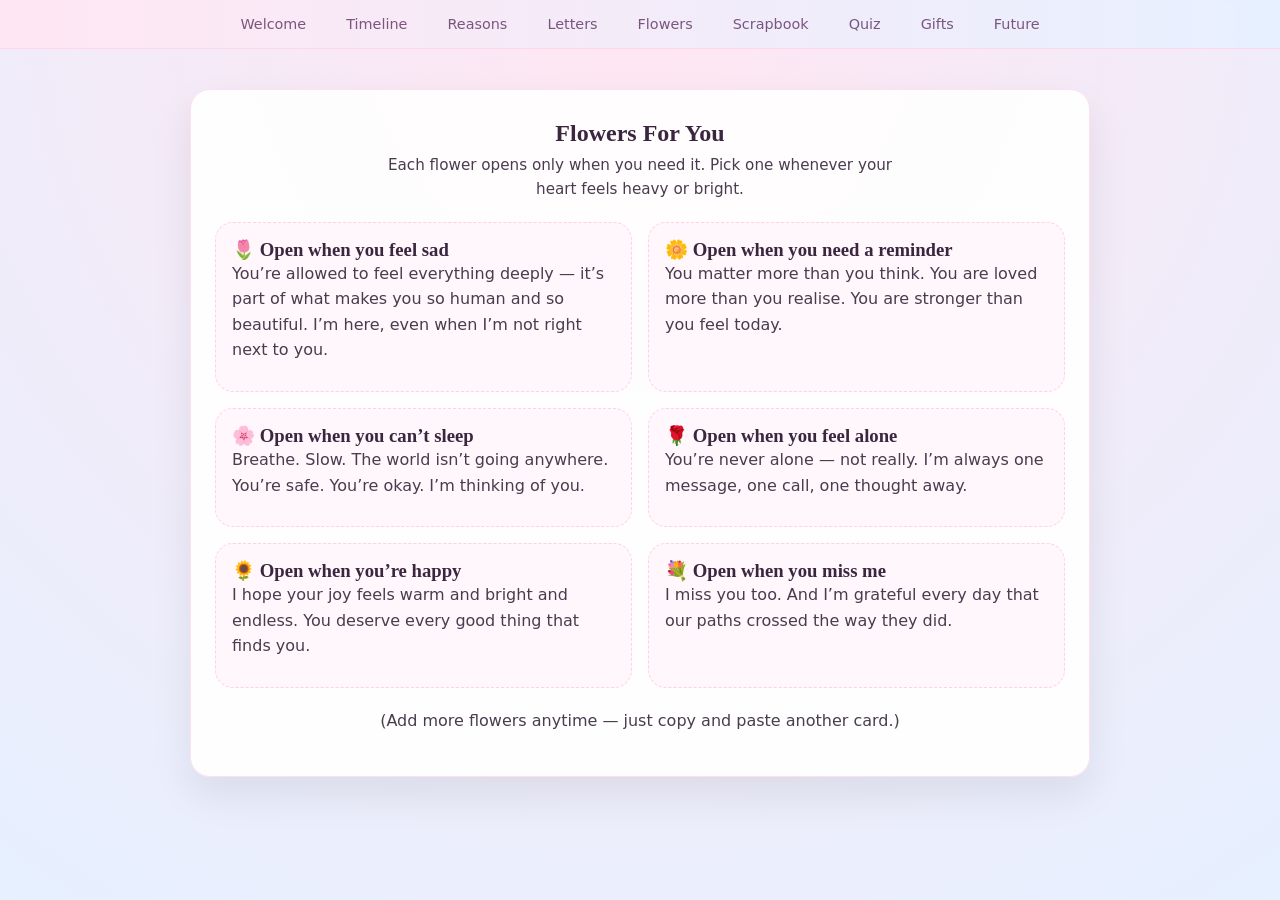
==== flowers.html @ a2d89841 "flowers.html" ====
<!DOCTYPE html>
<html lang="en">
<head>
  <meta charset="UTF-8">
  <title>Flowers – Kiye’s Birthday Garden</title>
  <link rel="stylesheet" href="style.css">
</head>

<body>

<nav class="navbar">
  <a href="index.html">Welcome</a>
  <a href="timeline.html">Timeline</a>
  <a href="reasons.html">Reasons</a>
  <a href="letters.html">Letters</a>
  <a href="flowers.html">Flowers</a>
  <a href="scrapbook.html">Scrapbook</a>
  <a href="quiz.html">Quiz</a>
  <a href="gifts.html">Gifts</a>
  <a href="future.html">Future</a>
</nav>

<section class="card">
  <div class="section-title">
    <h2>Flowers For You</h2>
    <p>Each flower opens only when you need it. Pick one whenever your heart feels heavy or bright.</p>
  </div>

  <div class="grid grid-2">

    <!-- FLOWER 1 -->
    <div class="flower-card">
      <h3>🌷 Open when you feel sad</h3>
      <p>
        You’re allowed to feel everything deeply — it’s part of what makes you so human and so beautiful.  
        I’m here, even when I’m not right next to you.
      </p>
    </div>

    <!-- FLOWER 2 -->
    <div class="flower-card">
      <h3>🌼 Open when you need a reminder</h3>
      <p>
        You matter more than you think.  
        You are loved more than you realise.  
        You are stronger than you feel today.
      </p>
    </div>

    <!-- FLOWER 3 -->
    <div class="flower-card">
      <h3>🌸 Open when you can’t sleep</h3>
      <p>
        Breathe. Slow.  
        The world isn’t going anywhere.  
        You’re safe. You’re okay.  
        I’m thinking of you.
      </p>
    </div>

    <!-- FLOWER 4 -->
    <div class="flower-card">
      <h3>🌹 Open when you feel alone</h3>
      <p>
        You’re never alone — not really.  
        I’m always one message, one call, one thought away.
      </p>
    </div>

    <!-- FLOWER 5 -->
    <div class="flower-card">
      <h3>🌻 Open when you’re happy</h3>
      <p>
        I hope your joy feels warm and bright and endless.  
        You deserve every good thing that finds you.
      </p>
    </div>

    <!-- FLOWER 6 -->
    <div class="flower-card">
      <h3>💐 Open when you miss me</h3>
      <p>
        I miss you too.  
        And I’m grateful every day that our paths crossed the way they did.
      </p>
    </div>

  </div>

  <p class="small-note" style="margin-top: 20px; text-align:center;">
    (Add more flowers anytime — just copy and paste another card.)
  </p>
</section>

</body>
</html>
---- style.css ----
/* ------------------------------
   GLOBAL STYLES
------------------------------ */

:root {
  --bg1: #ffe6f2;
  --bg2: #e6f0ff;
  --card: #ffffffee;
  --accent: #ff9ac4;
  --accent2: #b39dff;
  --text: #4b3b4f;
  --soft: #fff7fb;
}

* {
  margin: 0;
  padding: 0;
  box-sizing: border-box;
  font-family: "Poppins", system-ui, sans-serif;
}

body {
  background: radial-gradient(circle at top, var(--bg1), var(--bg2));
  color: var(--text);
  min-height: 100vh;
  padding-bottom: 60px;
}

/* ------------------------------
   NAVIGATION BAR
------------------------------ */

.navbar {
  width: 100%;
  background: linear-gradient(to right, #ffe6f2ee, #e6f0ffee);
  backdrop-filter: blur(10px);
  border-bottom: 1px solid #ffd6ec;
  padding: 10px 20px;
  display: flex;
  flex-wrap: wrap;
  gap: 12px;
  justify-content: center;
  position: sticky;
  top: 0;
  z-index: 10;
}

.navbar a {
  text-decoration: none;
  color: #7a567f;
  font-size: 0.9rem;
  padding: 6px 14px;
  border-radius: 999px;
  transition: 0.2s;
}

.navbar a:hover {
  background: #ffeaf6;
}

/* ------------------------------
   WELCOME PAGE
------------------------------ */

.welcome-section {
  padding: 60px 20px;
  display: flex;
  justify-content: center;
}

.welcome-card {
  background: var(--card);
  padding: 40px 30px;
  border-radius: 24px;
  max-width: 700px;
  text-align: center;
  box-shadow: 0 18px 40px rgba(0, 0, 0, 0.08);
  border: 1px solid #ffe0f0;
}

.pill {
  display: inline-block;
  padding: 6px 16px;
  background: #ffeaf6;
  color: #b34f7a;
  border-radius: 999px;
  font-size: 0.8rem;
  margin-bottom: 14px;
}

h1, h2, h3 {
  font-family: "Dancing Script", "Segoe Script", cursive;
  color: #3b2640;
}

h1 {
  font-size: 2.4rem;
  margin-bottom: 12px;
}

p {
  line-height: 1.6;
  margin-bottom: 12px;
}

/* ------------------------------
   BUTTONS
------------------------------ */

.btn {
  display: inline-block;
  padding: 12px 28px;
  border-radius: 999px;
  background: linear-gradient(135deg, var(--accent), var(--accent2));
  color: white;
  font-weight: 600;
  text-decoration: none;
  box-shadow: 0 10px 25px rgba(0, 0, 0, 0.18);
  transition: 0.2s;
  margin-top: 16px;
}

.btn:hover {
  transform: translateY(-2px);
  box-shadow: 0 14px 30px rgba(0, 0, 0, 0.22);
}

/* ------------------------------
   GENERIC CARD STYLES
------------------------------ */

.card {
  background: var(--card);
  padding: 30px 24px;
  border-radius: 20px;
  max-width: 900px;
  margin: 40px auto;
  box-shadow: 0 18px 40px rgba(0, 0, 0, 0.08);
  border: 1px solid #ffe0f0;
}

.section-title {
  text-align: center;
  margin-bottom: 20px;
}

.section-title p {
  max-width: 520px;
  margin: 6px auto 0;
  font-size: 0.95rem;
}

/* ------------------------------
   GRID LAYOUTS
------------------------------ */

.grid {
  display: grid;
  gap: 16px;
}

@media (min-width: 700px) {
  .grid-2 {
    grid-template-columns: repeat(2, 1fr);
  }
  .grid-3 {
    grid-template-columns: repeat(3, 1fr);
  }
}

/* ------------------------------
   SPECIAL CARDS (Reasons, Flowers, Scrapbook, etc.)
------------------------------ */

.reason-card,
.flower-card,
.letter-card,
.scrap-card,
.quiz-card,
.gift-card {
  background: var(--soft);
  padding: 16px;
  border-radius: 18px;
  border: 1px dashed #ffd0ea;
}

.reason-card span.num {
  font-size: 0.8rem;
  color: #c46a9a;
  font-weight: 600;
}

/* Scrapbook tape effect */
.scrap-card {
  position: relative;
  transform: rotate(-1.5deg);
}

.scrap-card:nth-child(2n) {
  transform: rotate(1.5deg);
}

.scrap-tape {
  position: absolute;
  top: -10px;
  left: 50%;
  transform: translateX(-50%) rotate(-3deg);
  width: 80px;
  height: 22px;
  background: #ffe9a8;
  opacity: 0.8;
  border-radius: 6px;
}

/* ------------------------------
   QUIZ OPTIONS
------------------------------ */

.quiz-option {
  margin-top: 6px;
  padding: 8px 12px;
  border-radius: 999px;
  border: 1px solid #f3d4ff;
  background: white;
  cursor: pointer;
  font-size: 0.85rem;
}

.quiz-option.correct {
  background: #e4ffe9;
  border-color: #8fd39f;
}

.quiz-option.wrong {
  background: #ffe4e4;
  border-color: #ff9b9b;
}

/* ------------------------------
   FOOTER
------------------------------ */

.footer {
  text-align: center;
  font-size: 0.8rem;
  color: #8a6a8f;
  margin-top: 40px;
}
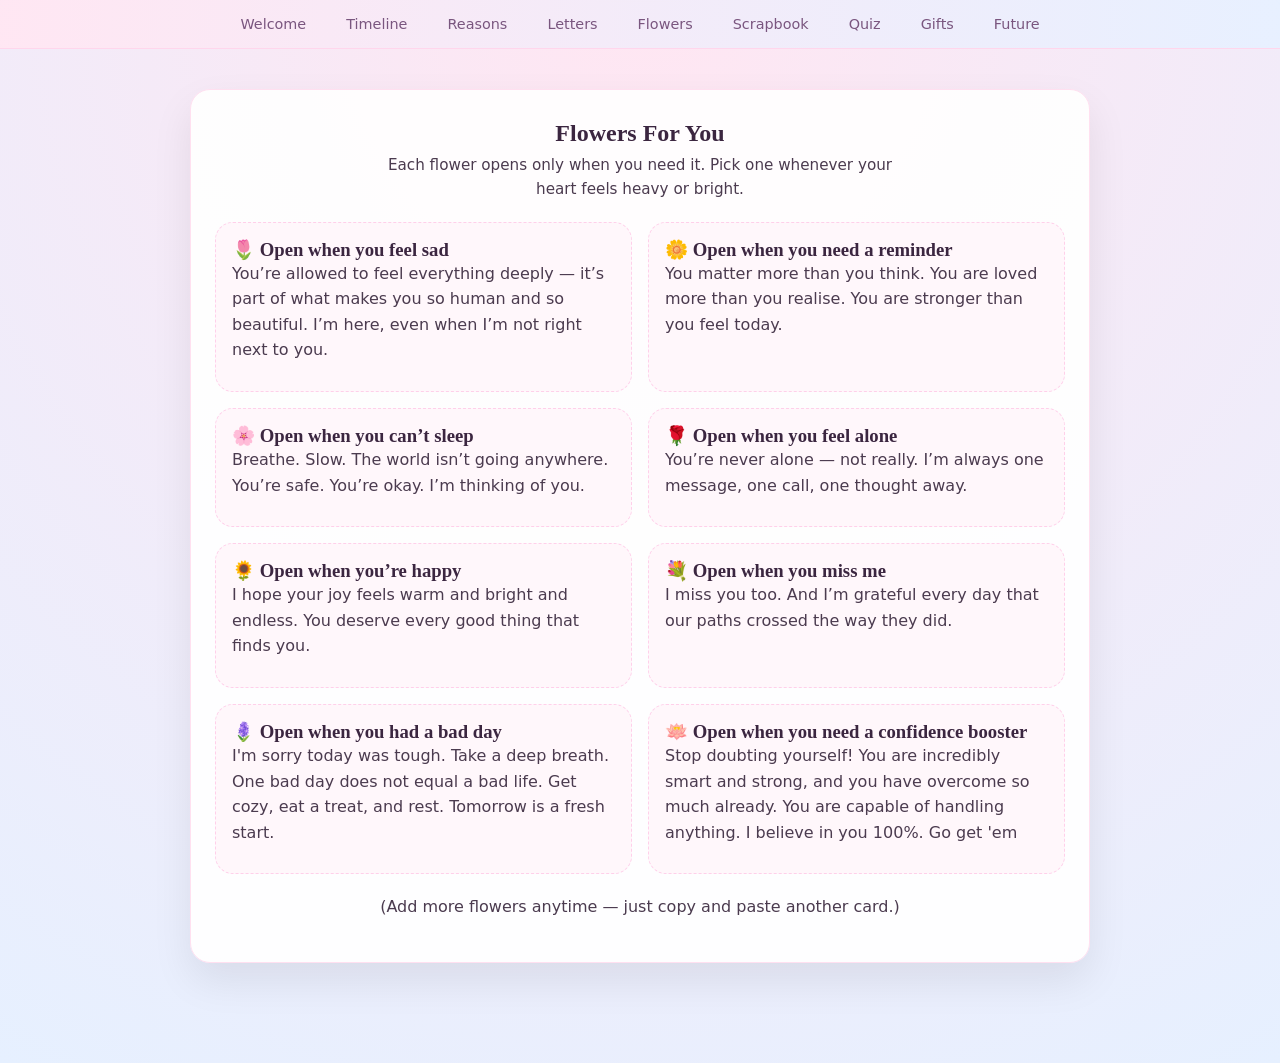
==== commit 97d068bf: "flowers.html" ====
--- a/flowers.html
+++ b/flowers.html
@@ -85,6 +85,22 @@
       </p>
     </div>
 
+    <div class="flower-card">
+      <h3>🪻 Open when you had a bad day</h3>
+      <p>
+        I'm sorry today was tough. Take a deep breath. 
+        One bad day does not equal a bad life. Get cozy, eat a treat, and rest. Tomorrow is a fresh start.
+      </p>
+    </div>
+
+    <div class="flower-card">
+      <h3>🪷 Open when you need a confidence booster</h3>
+      <p>
+        Stop doubting yourself! You are incredibly smart and strong, and you have overcome so much already. 
+        You are capable of handling anything. I believe in you 100%. Go get 'em
+      </p>
+    </div>
+
   </div>
 
   <p class="small-note" style="margin-top: 20px; text-align:center;">
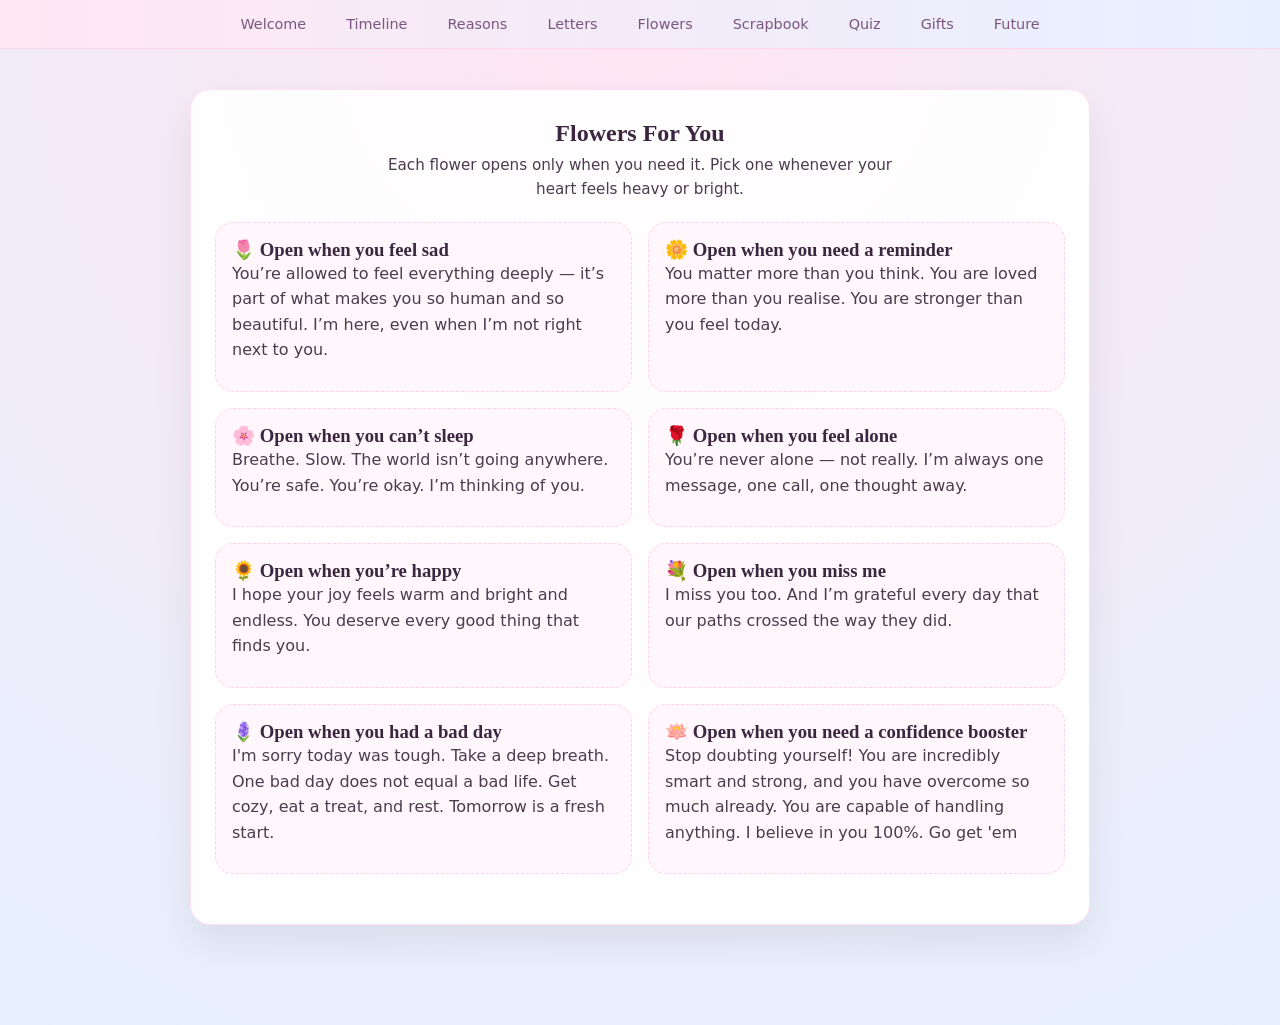
==== commit f4f07b2d: "Update flowers.html" ====
--- a/flowers.html
+++ b/flowers.html
@@ -104,7 +104,7 @@
   </div>
 
   <p class="small-note" style="margin-top: 20px; text-align:center;">
-    (Add more flowers anytime — just copy and paste another card.)
+    
   </p>
 </section>
 
--- a/style.css
+++ b/style.css
@@ -236,6 +236,15 @@
   border-color: #ff9b9b;
 }
 
+.scrap-photo {
+  width: 100%;
+  border-radius: 12px;
+  margin-bottom: 12px;
+  box-shadow: 0 6px 18px rgba(0,0,0,0.12);
+  object-fit: cover;
+}
+
+
 /* ------------------------------
    FOOTER
 ------------------------------ */
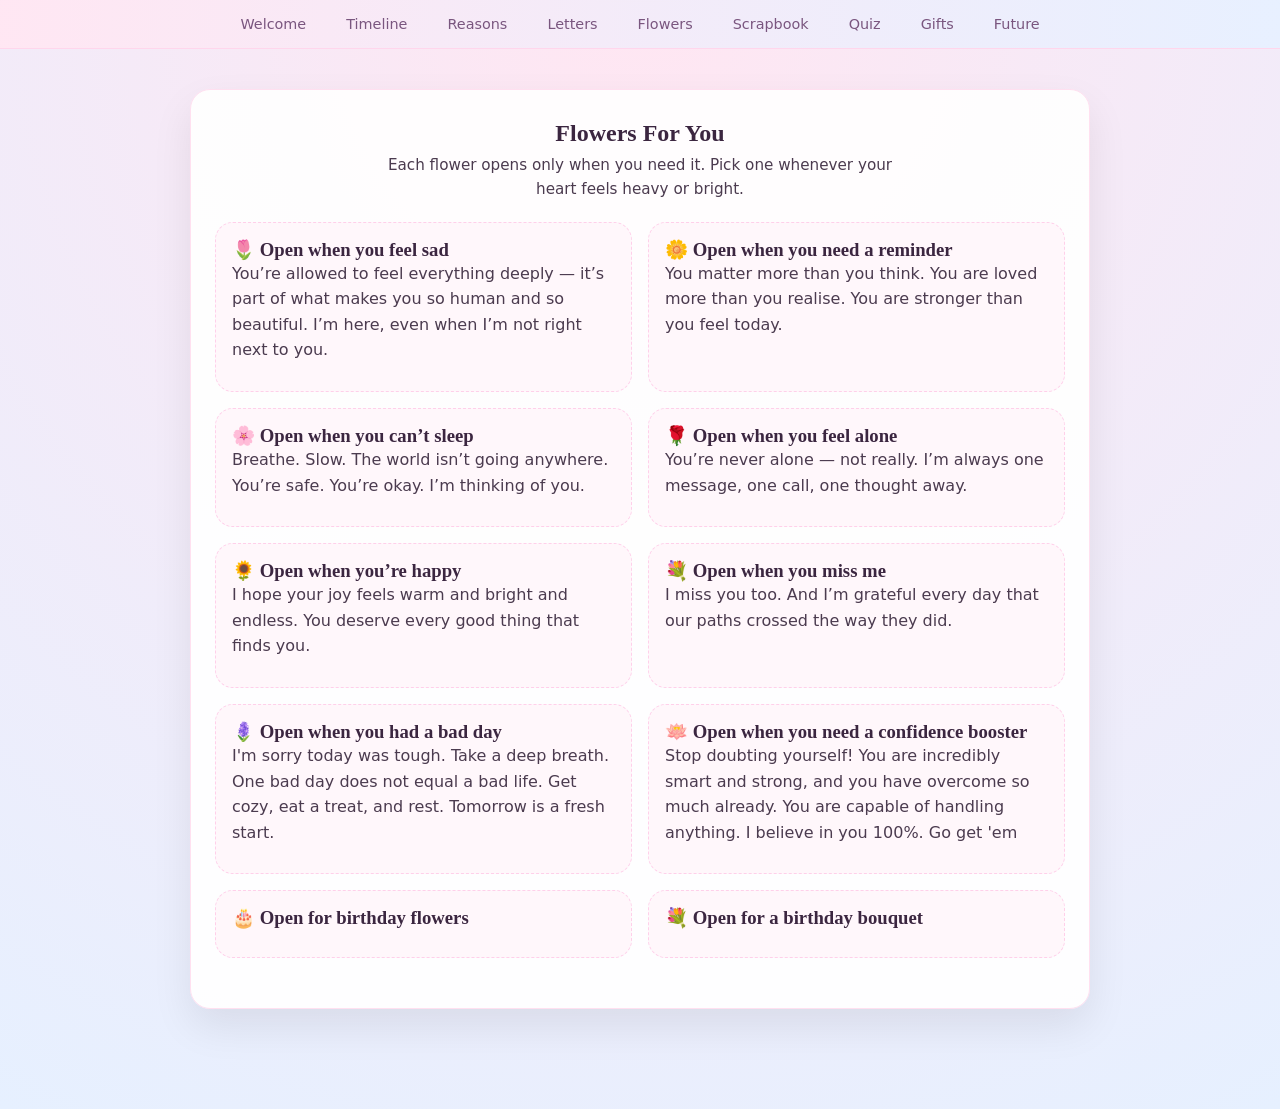
==== commit 32aba4c6: "Update flowers.html" ====
--- a/flowers.html
+++ b/flowers.html
@@ -101,6 +101,26 @@
       </p>
     </div>
 
+     <div class="flower-card">
+      <h3>🎂 Open for birthday flowers</h3>
+      <p>
+       <a href="https://digibouquet.net/create-bouquet?b=JTdCJTIyZiUyMiUzQSU1QiUyMnJvc2UlMjIlMkM
+         lMjJwZW9ueSUyMiUyQyUyMnR1bGlwJTIyJTJDJTIyZGFpc3klMjIlMkMlMjJsaWx5JTIyJTJDJTIyb3JjaGlkJTIyJTJDJTI
+         yY2FtZWxsaWElMjIlMkMlMjJsb3R1cyUyMiU1RCUyQyUyMmclMjIlM0ElMjJncmVlbmVyeTQlMjIlMkMlMjJjJTIyJTNBJTIydG9ybi12aW50YWdlJTIyJTJDJTIydG8lMjIlM0ElMjJNeSUyMGJpcnRoZGF5JTIwdHdpb
+         [base64]
+         [base64]
+         1kcmVhbSUyMiU3RA==" target="_blank"></a>
+
+      </p>
+    </div>
+
+     <div class="flower-card">
+      <h3>💐 Open for a birthday bouquet</h3>
+      <p>
+        <a href="https://www.attachedapp.com/send-virtual-flowers/receive/a1572b40f3a7" target="_blank"></a>
+
+      </p>
+    </div>
   </div>
 
   <p class="small-note" style="margin-top: 20px; text-align:center;">
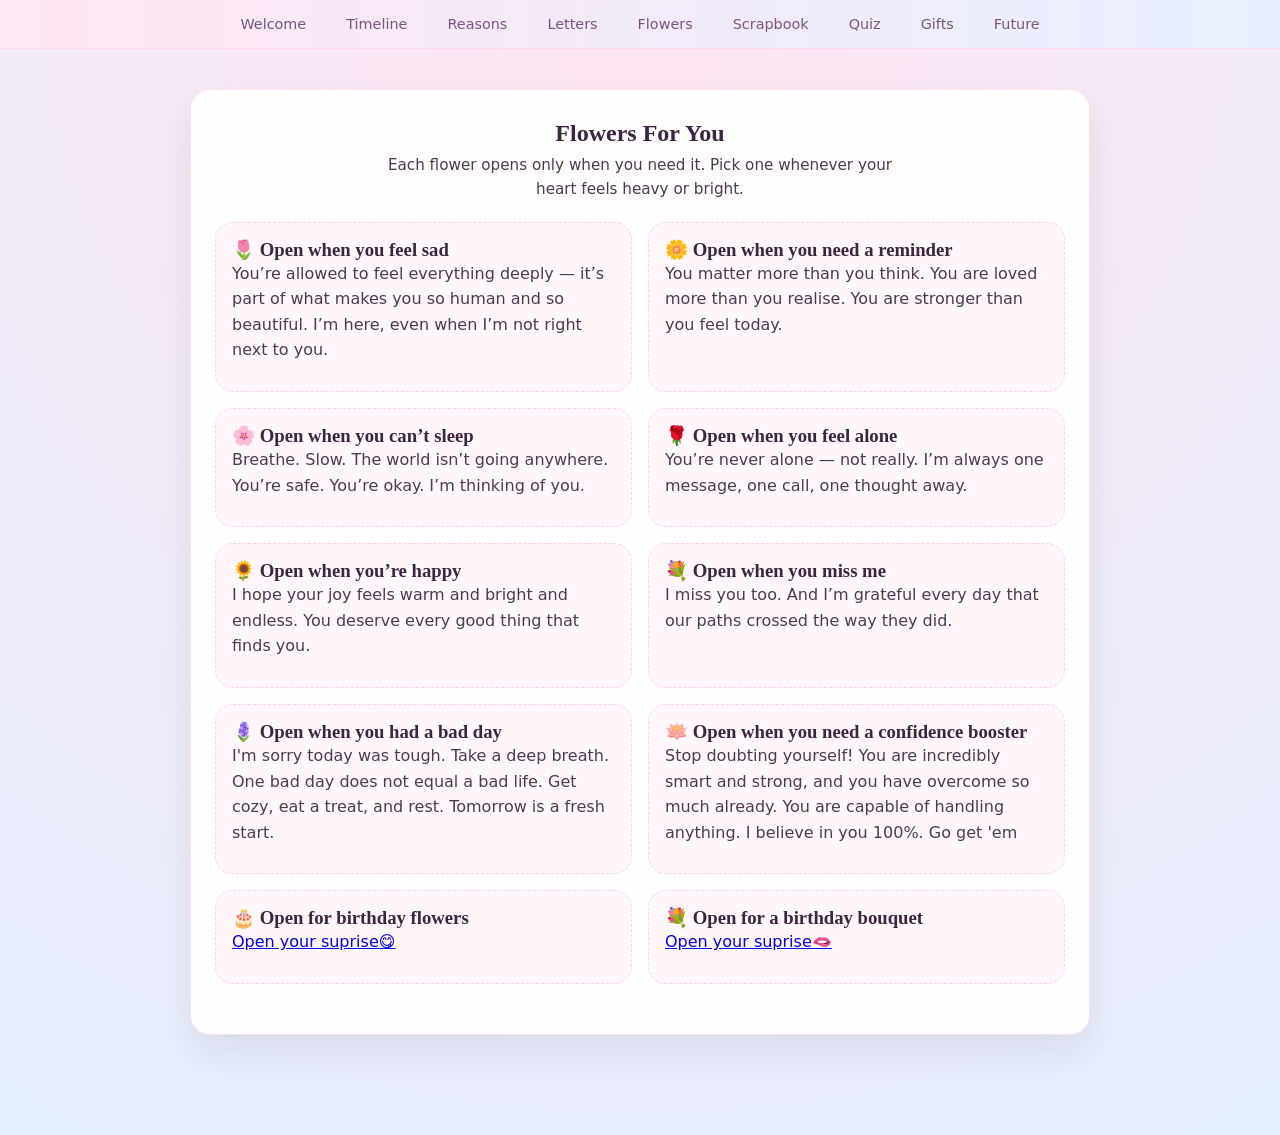
==== commit 7139392e: "Update flowers.html" ====
--- a/flowers.html
+++ b/flowers.html
@@ -109,7 +109,7 @@
          yY2FtZWxsaWElMjIlMkMlMjJsb3R1cyUyMiU1RCUyQyUyMmclMjIlM0ElMjJncmVlbmVyeTQlMjIlMkMlMjJjJTIyJTNBJTIydG9ybi12aW50YWdlJTIyJTJDJTIydG8lMjIlM0ElMjJNeSUyMGJpcnRoZGF5JTIwdHdpb
          [base64]
          [base64]
-         1kcmVhbSUyMiU3RA==" target="_blank"></a>
+         1kcmVhbSUyMiU3RA==" target="_blank">Open your suprise😋</a>
 
       </p>
     </div>
@@ -117,7 +117,7 @@
      <div class="flower-card">
       <h3>💐 Open for a birthday bouquet</h3>
       <p>
-        <a href="https://www.attachedapp.com/send-virtual-flowers/receive/a1572b40f3a7" target="_blank"></a>
+        <a href="https://www.attachedapp.com/send-virtual-flowers/receive/a1572b40f3a7" target="_blank">Open your suprise🫦</a>
 
       </p>
     </div>
